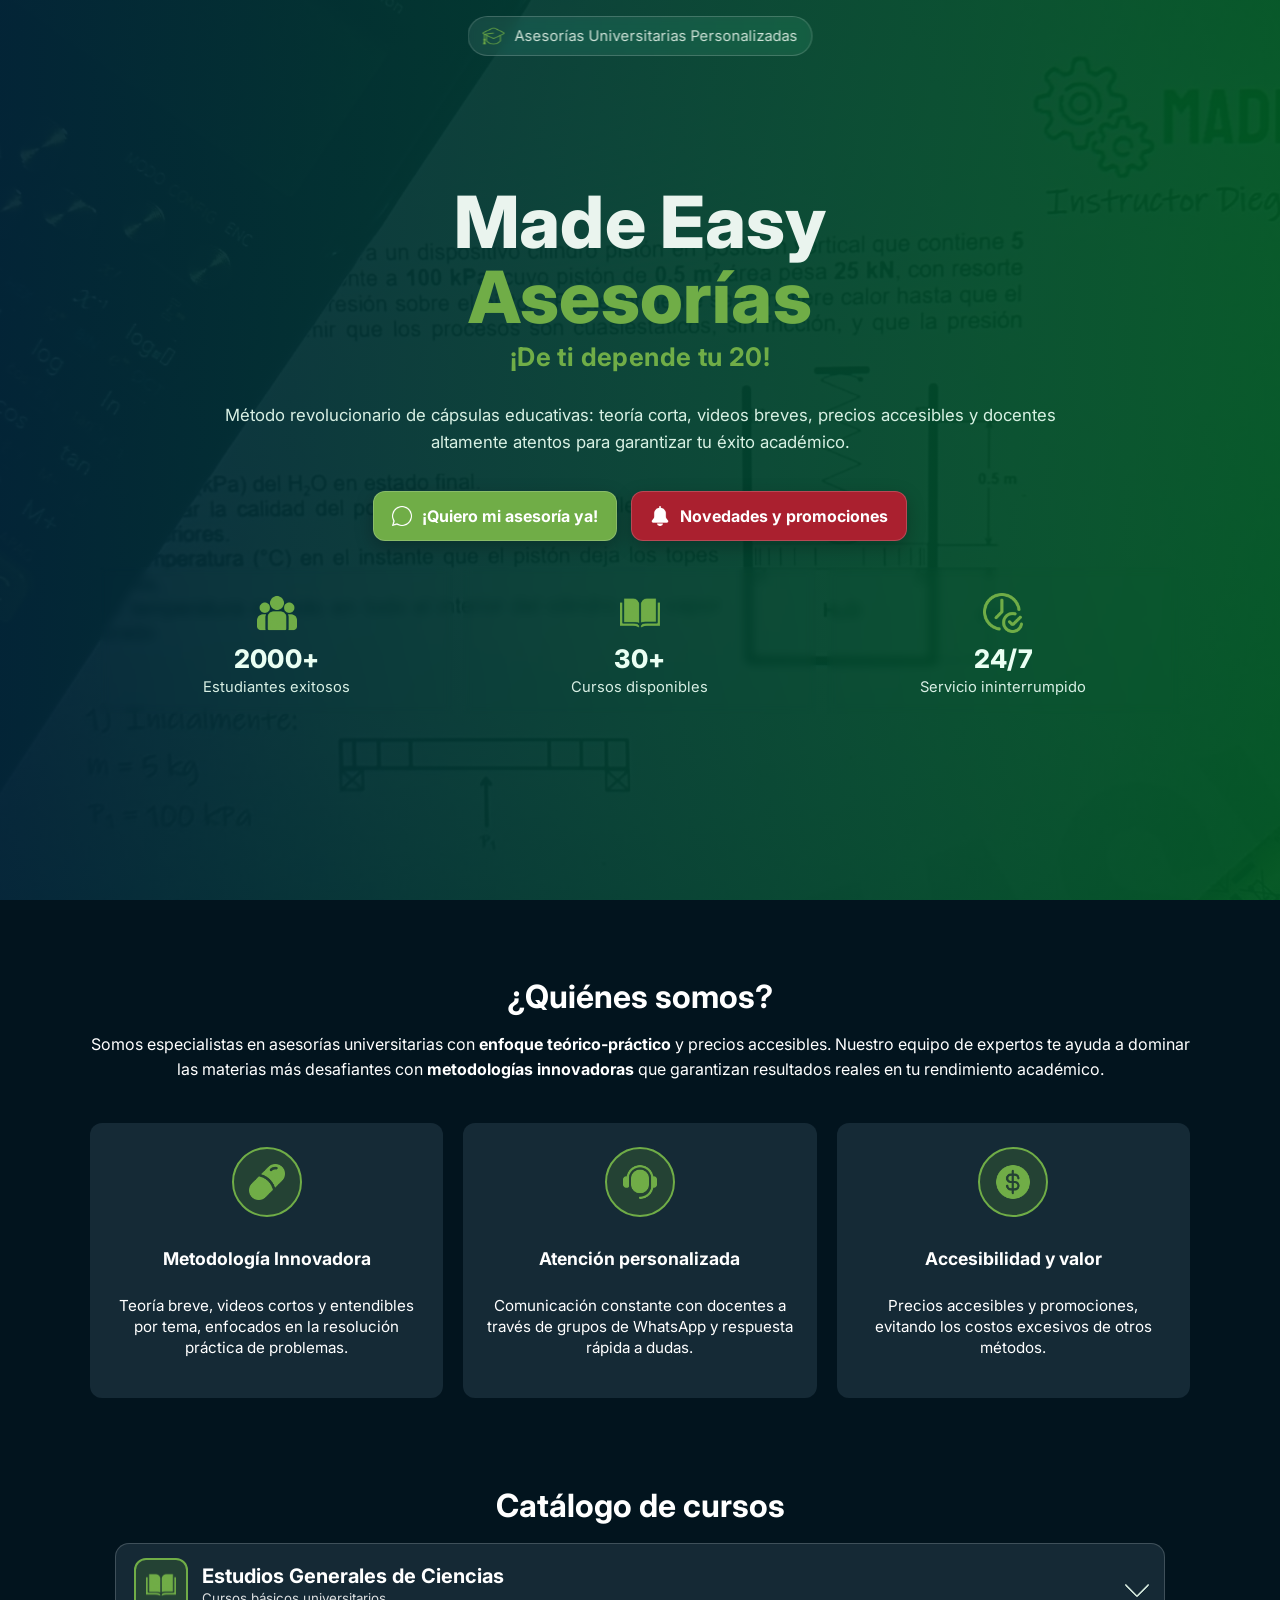
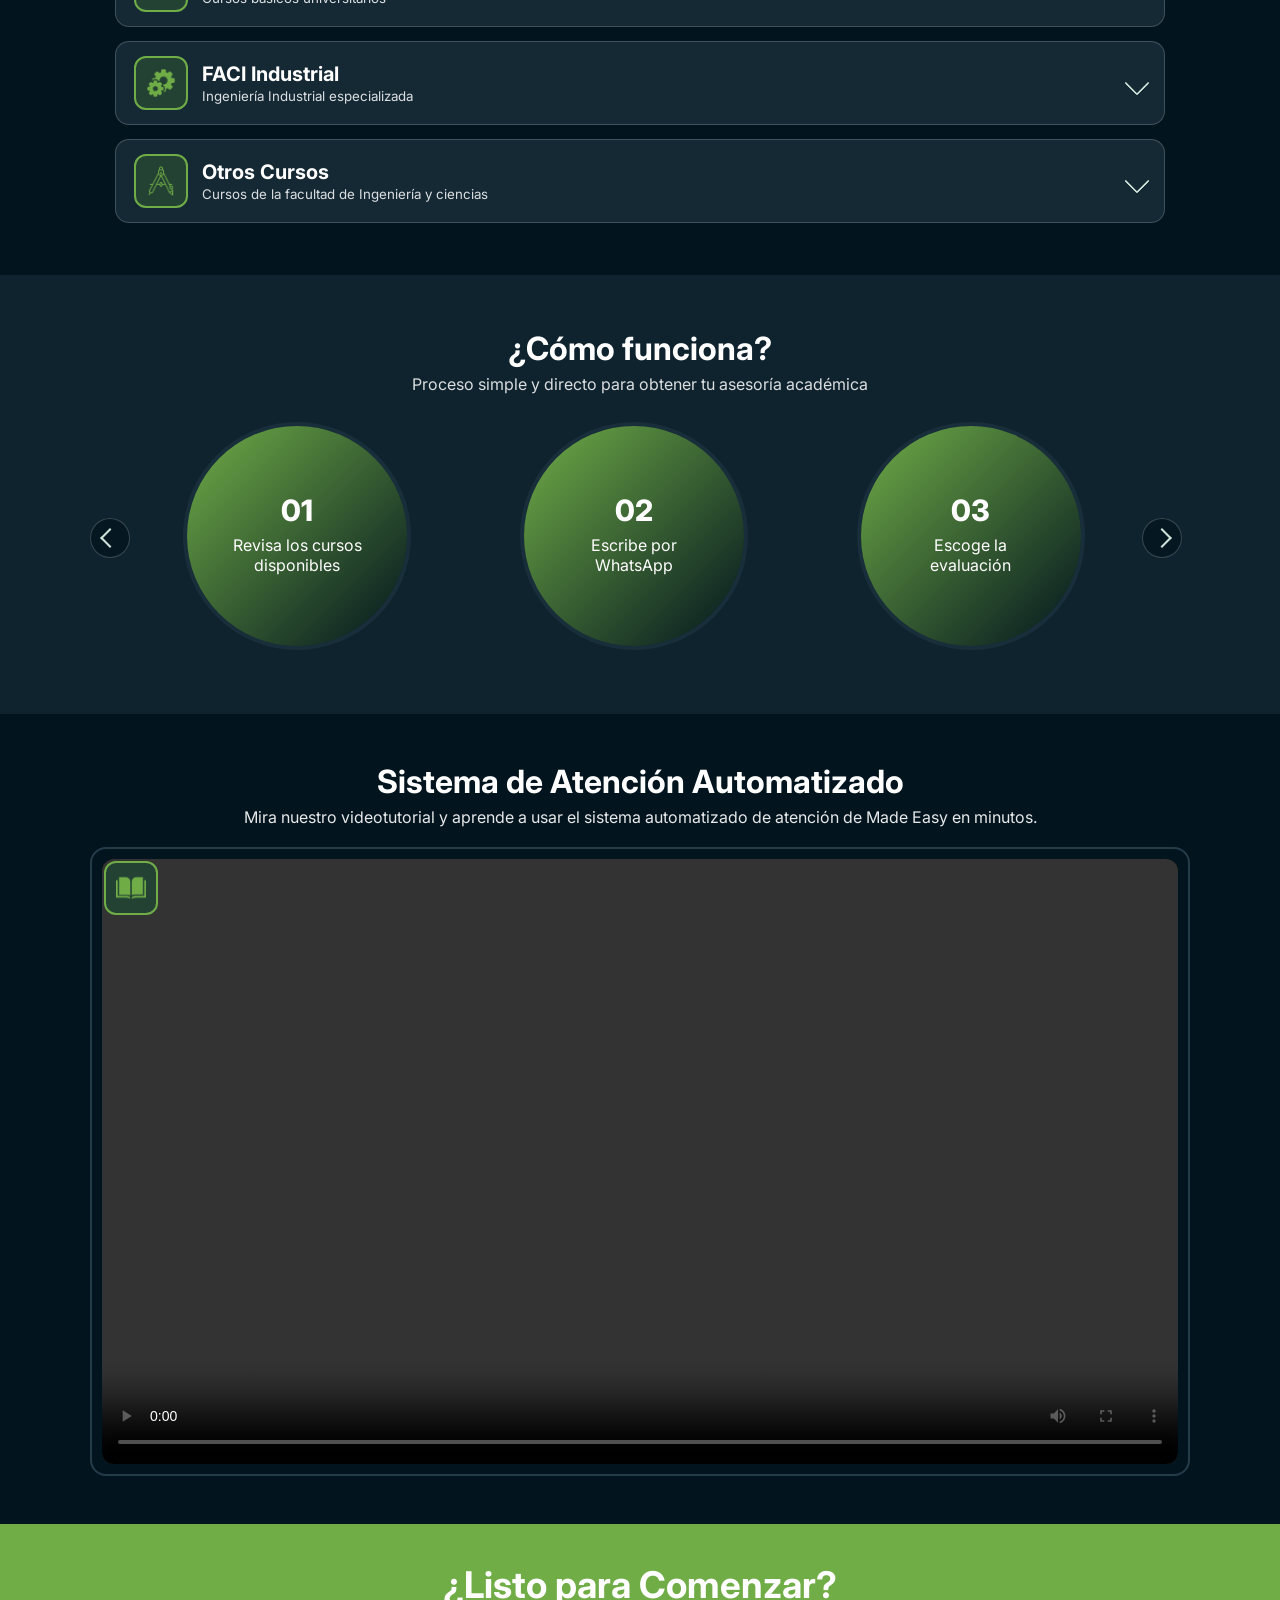
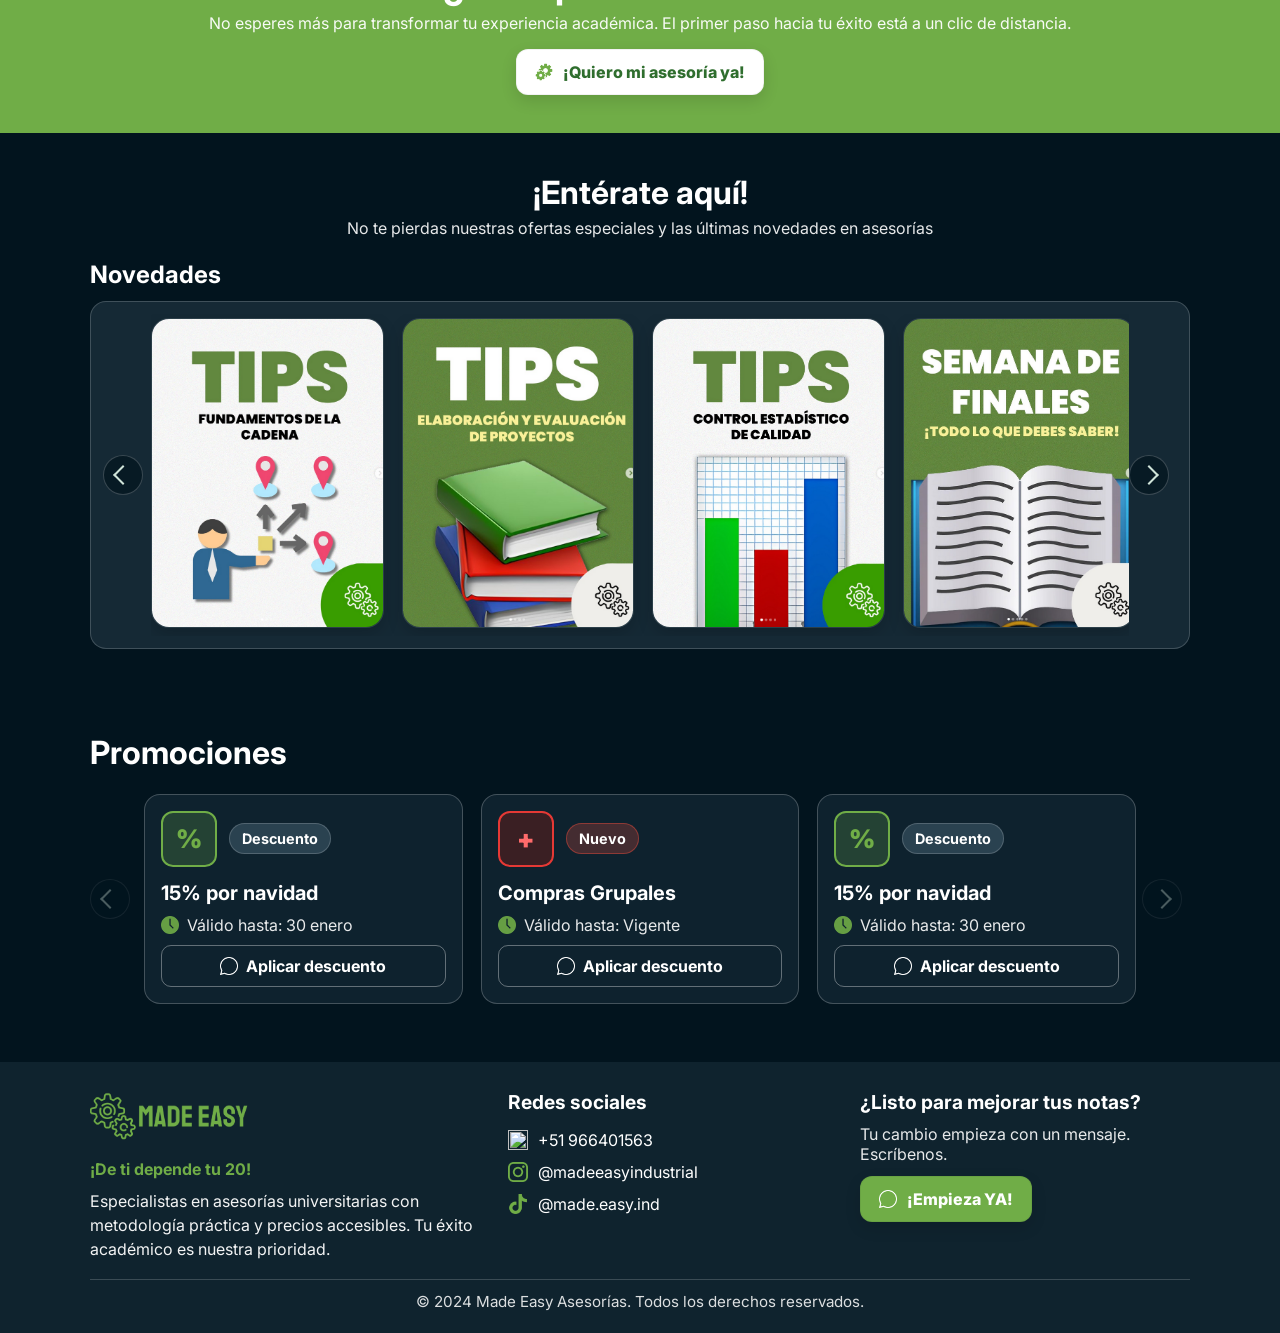
==== index.html @ 4094c85f "Update and rename inicio.html to index.html" ====
<!-- index.html -->
<!DOCTYPE html>
<html lang="es">
<head>
  <meta charset="UTF-8" />
  <meta name="viewport" content="width=device-width, initial-scale=1" />
  <title>Made Easy Asesorías</title>
  <link rel="stylesheet" href="style.css" />
  <link rel="preconnect" href="https://fonts.googleapis.com">
  <link href="https://fonts.googleapis.com/css2?family=Inter:wght@300;400;600;700;800&display=swap" rel="stylesheet">
</head>
<body>
  <div class="hero">
    <!-- Etiqueta superior -->
    <div class="tag">
      <img src="asset/iconos/aprendedo.png" alt="Gorro" />
      <span>Asesorías Universitarias Personalizadas</span>
    </div>

    <!-- Contenido principal -->
    <header class="container">
      <h1 class="title">
        <span>Made Easy</span>
        <strong>Asesorías</strong>
      </h1>

      <p class="claim">¡De ti depende tu 20!</p>

      <p class="lead">
        Método revolucionario de cápsulas educativas: teoría corta, videos breves,
        precios accesibles y docentes altamente atentos para garantizar tu éxito académico.
      </p>

      <div class="cta">
        <a class="btn btn-green" href="https://wa.me/51966401563" target="_blank" rel="noopener">
          <img src="asset/iconos/mensajes.png" alt="" aria-hidden="true" class="btn-icon" />
          <span>¡Quiero mi asesoría ya!</span>
        </a>

        <a class="btn btn-red" href="#news" title="Novedades y promociones">
          <img src="asset/iconos/campana.png" alt="" aria-hidden="true" class="btn-icon" />
          <span>Novedades y promociones</span>
        </a>
      </div>

      <!-- Métricas -->
      <section class="stats">
        <article class="stat">
          <img src="asset/iconos/personas.png" alt="Personas" />
          <h3>2000+</h3>
          <p>Estudiantes exitosos</p>
        </article>

        <article class="stat">
          <img src="asset/iconos/libro.png" alt="Libro" />
          <h3>30+</h3>
          <p>Cursos disponibles</p>
        </article>

        <article class="stat">
          <img src="asset/iconos/acceso.png" alt="Acceso 24/7" />
          <h3>24/7</h3>
          <p>Servicio ininterrumpido</p>
        </article>
      </section>
    </header>

    <!-- Fondo -->
    <div class="bg"></div>
    <div class="overlay"></div>
  </div>
  <!-- ¿Quiénes somos? -->
    <section id="quienes-somos" class="qs">
    <div class="qs__wrap">
        <h2>¿Quiénes somos?</h2>
        <p class="qs__texto">
        Somos especialistas en asesorías universitarias con <strong>enfoque teórico-práctico</strong> y precios accesibles.
        Nuestro equipo de expertos te ayuda a dominar las materias más desafiantes con
        <strong>metodologías innovadoras</strong> que garantizan resultados reales en tu rendimiento académico.
        </p>

        <div class="qs__cards">
        <!-- Cards --->
         <div class="qs__card">
            <div class="qs__icono-wrap">
                <img src="asset/iconos/pildora.png" alt="Metodología innovadora" class="qs__icono" />
            </div>
            <h3>Metodología Innovadora</h3>
            <p>Teoría breve, videos cortos y entendibles por tema, enfocados en la resolución práctica de problemas.</p>
            </div>

            <div class="qs__card">
            <div class="qs__icono-wrap">
                <img src="asset/iconos/atencion.png" alt="Atención personalizada" class="qs__icono" />
            </div>
            <h3>Atención personalizada</h3>
            <p>Comunicación constante con docentes a través de grupos de WhatsApp y respuesta rápida a dudas.</p>
            </div>

            <div class="qs__card">
            <div class="qs__icono-wrap">
                <img src="asset/iconos/dineo.png" alt="Accesibilidad y valor" class="qs__icono" />
            </div>
            <h3>Accesibilidad y valor</h3>
            <p>Precios accesibles y promociones, evitando los costos excesivos de otros métodos.</p>
            </div>

        </div>
  

    </div>
    </section>

    <!-- Catálogo de cursos -->
    <section class="catalogo">
    <div class="catalogo__wrap">
        <h2>Catálogo de cursos</h2>

        <!-- Bloque 1 -->
        <details class="acc">
        <summary class="acc__head">
            <span class="acc__icon">
            <img src="asset/iconos/libro.png" alt="" />
            </span>
            <span class="acc__titles">
            <strong>Estudios Generales de Ciencias</strong>
            <small>Cursos básicos universitarios</small>
            </span>
            <span class="acc__chev" aria-hidden="true"></span>
        </summary>

        <div class="acc__body">
            <!-- Item de curso -->
            <div class="curso">
            <div class="curso__info">
                <span class="curso__title">Cálculo I</span>
                <span class="curso__disp">Disponible: <em class="badge badge--danger">1ra práctica</em></span>
            </div>

            <a class="curso__btn"
                href="https://wa.me/51966401563?text=Hola%20Made%20Easy,%20quiero%20solicitar%20C%C3%A1lculo%20I"
                target="_blank" rel="noopener">
                <img src="asset/iconos/mensajes.png" alt="" />
                <span>Solicitar</span>
            </a>
            </div>
        </div>
        </details>

        <!-- Bloque 2 -->
        <details class="acc">
        <summary class="acc__head">
            <span class="acc__icon">
            <img src="asset/iconos/industrial.png" alt="" />
            </span>
            <span class="acc__titles">
            <strong>FACI Industrial</strong>
            <small>Ingeniería Industrial especializada</small>
            </span>
            <span class="acc__chev" aria-hidden="true"></span>
        </summary>

        <div class="acc__body">
            <div class="curso">
            <div class="curso__info">
                <span class="curso__title">Investigación de Operaciones</span>
                <span class="curso__disp">Disponible: <em class="badge">consultar</em></span>
            </div>
            <a class="curso__btn"
                href="https://wa.me/51966401563?text=Hola%20Made%20Easy,%20quiero%20solicitar%20IO"
                target="_blank" rel="noopener">
                <img src="asset/iconos/mensajes.png" alt="" />
                <span>Solicitar</span>
            </a>
            </div>
        </div>
        </details>

        <!-- Bloque 3 -->
        <details class="acc">
        <summary class="acc__head">
            <span class="acc__icon">
            <img src="asset/iconos/compas.png" alt="" />
            </span>
            <span class="acc__titles">
            <strong>Otros Cursos</strong>
            <small>Cursos de la facultad de Ingeniería y ciencias</small>
            </span>
            <span class="acc__chev" aria-hidden="true"></span>
        </summary>

        <div class="acc__body">
            <div class="curso">
            <div class="curso__info">
                <span class="curso__title">Física I</span>
                <span class="curso__disp">Disponible: <em class="badge">próximamente</em></span>
            </div>
            <a class="curso__btn"
                href="https://wa.me/51966401563?text=Hola%20Made%20Easy,%20quiero%20informaci%C3%B3n%20de%20F%C3%ADsica%20I"
                target="_blank" rel="noopener">
                <img src="asset/iconos/mensajes.png" alt="" />
                <span>Solicitar</span>
            </a>
            </div>
        </div>
        </details>

    </div>
    </section>

    <!-- Cómo funciona -->
   <section class="funciona">
    <div class="funciona__wrap">
        <h2>¿Cómo funciona?</h2>
        <p class="funciona__sub">Proceso simple y directo para obtener tu asesoría académica</p>

        <div class="funciona__carousel">
        <button class="nav nav--prev" aria-label="Anterior" type="button"></button>

        <div class="funciona__grid" id="funcionaGrid">
            <div class="paso">
            <div class="paso__circle">
                <span class="num">01</span>
                <span class="txt">Revisa los cursos disponibles</span>
            </div>
            </div>
            <div class="paso">
            <div class="paso__circle">
                <span class="num">02</span>
                <span class="txt">Escribe por WhatsApp</span>
            </div>
            </div>
            <div class="paso">
            <div class="paso__circle">
                <span class="num">03</span>
                <span class="txt">Escoge la evaluación</span>
            </div>
            </div>
            <div class="paso">
            <div class="paso__circle">
                <span class="num">04</span>
                <span class="txt">Realiza el pago</span>
            </div>
            </div>
            <div class="paso">
            <div class="paso__circle">
                <span class="num">05</span>
                <span class="txt">Accedes de inmediato al material de Google Drive</span>
            </div>
            </div>
            <div class="paso">
            <div class="paso__circle">
                <span class="num">06</span>
                <span class="txt">¡Alcanza el éxito!</span>
            </div>
            </div>
        </div>

        <button class="nav nav--next" aria-label="Siguiente" type="button"></button>
        </div>
    </div>
    </section>

    <!-- Sistema de Atención Automatizado -->
    <section class="sistema">
    <div class="sistema__wrap">
        <h2>Sistema de Atención Automatizado</h2>
        <p class="sistema__sub">
        Mira nuestro videotutorial y aprende a usar el sistema automatizado de atención de Made Easy en minutos.
        </p>

        <div class="videoBox">
        <!-- Etiqueta (icono libro) -->
        <span class="videoTag">
            <img src="asset/iconos/libro.png" alt="Libro" />
        </span>

        <!-- Video -->
        <div class="videoInner">
            <video controls>
                <source src="asset/video/video.mp4" type="video/mp4">
                Tu navegador no soporta la reproducción de video.
            </video>
        </div>

        </div>
    </div>
    </section>

    <!-- CTA final -->
    <section class="cta-start">
    <div class="cta-start__wrap">
        <h2>¿Listo para Comenzar?</h2>
        <p>No esperes más para transformar tu experiencia académica. El primer paso hacia tu éxito está a un clic de distancia.</p>

        <a class="cta-start__btn"
        href="https://wa.me/51966401563?text=Hola%20Made%20Easy,%20quiero%20mi%20asesor%C3%ADa"
        target="_blank" rel="noopener">
        <img src="asset/iconos/industrial.png" alt="" aria-hidden="true" />
        <span>¡Quiero mi asesoría ya!</span>
        </a>
    </div>
    </section>

    <!-- Novedades -->
    <section class="news" id="news">
    <div class="news__wrap">
        <h2>¡Entérate aquí!</h2>
        <p class="news__sub">No te pierdas nuestras ofertas especiales y las últimas novedades en asesorías</p>

        <h3 class="news__title">Novedades</h3>

        <div class="news__panel">
        <button class="news__nav news__nav--prev" aria-label="Anterior" type="button"></button>

        <div class="news__track" id="newsTrack">
            <a class="post" href="https://www.instagram.com/p/DMEh8_7syqv/?utm_source=ig_web_copy_link&igsh=MzRlODBiNWFlZA==" target="_blank" rel="noopener">
            <img src="asset/ejemplo/ejemplo1.png" alt="Novedad 1" />
            </a>
            <a class="post" href="https://www.instagram.com/p/DL8wj7dMSeR/?utm_source=ig_web_copy_link&igsh=MzRlODBiNWFlZA==" target="_blank" rel="noopener">
            <img src="asset/ejemplo/ejemplo2.png" alt="Novedad 2" />
            </a>
            <a class="post" href="https://www.instagram.com/p/DL8wRQDMRhA/?utm_source=ig_web_copy_link&igsh=MzRlODBiNWFlZA==" target="_blank" rel="noopener">
            <img src="asset/ejemplo/ejemplo3.png" alt="Novedad 3" />
            </a>
            <a class="post" href="https://www.instagram.com/p/DL0BCm0spta/?utm_source=ig_web_copy_link&igsh=MzRlODBiNWFlZA==" target="_blank" rel="noopener">
            <img src="asset/ejemplo/ejemplo4.png" alt="Novedad 4" />
            </a>
            <a class="post" href="https://www.instagram.com/p/DMEh8_7syqv/?utm_source=ig_web_copy_link&igsh=MzRlODBiNWFlZA==" target="_blank" rel="noopener">
            <img src="asset/ejemplo/ejemplo1.png" alt="Novedad 1" />
            </a>
            <a class="post" href="https://www.instagram.com/p/DL8wj7dMSeR/?utm_source=ig_web_copy_link&igsh=MzRlODBiNWFlZA==" target="_blank" rel="noopener">
            <img src="asset/ejemplo/ejemplo2.png" alt="Novedad 2" />
            </a>
            <a class="post" href="https://www.instagram.com/p/DL8wRQDMRhA/?utm_source=ig_web_copy_link&igsh=MzRlODBiNWFlZA==" target="_blank" rel="noopener">
            <img src="asset/ejemplo/ejemplo3.png" alt="Novedad 3" />
            </a>
            <a class="post" href="https://www.instagram.com/p/DL0BCm0spta/?utm_source=ig_web_copy_link&igsh=MzRlODBiNWFlZA==" target="_blank" rel="noopener">
            <img src="asset/ejemplo/ejemplo4.png" alt="Novedad 4" />
            </a>
        </div>

        <button class="news__nav news__nav--next" aria-label="Siguiente" type="button"></button>
        </div>
    </div>
    </section>

    <!-- Promociones -->
    <section class="promos">
    <div class="promos__wrap">
        <h2>Promociones</h2>

        <div class="promos__panel">
        <button class="promos__nav promos__nav--prev" aria-label="Anterior" type="button"></button>

        <div class="promos__track" id="promoTrack">
            <!-- Card 1 -->
            <article class="promo is-discount">
            <div class="promo__top">
                <div class="promo__glyph">%</div>
                <span class="promo__pill">Descuento</span>
            </div>

            <h4 class="promo__title">15% por navidad</h4>

            <div class="promo__meta">
                <img src="asset/iconos/reloj.png" alt="" />
                <span>Válido hasta: 30 enero</span>
            </div>

            <a class="promo__btn"
                href="https://wa.me/51966401563?text=Hola%20Made%20Easy,%20quiero%20aplicar%20la%20promoci%C3%B3n%20Navidad"
                target="_blank" rel="noopener">
                <img src="asset/iconos/mensajes.png" alt="" />
                <span>Aplicar descuento</span>
            </a>
            </article>

            <!-- Card 2 -->
            <article class="promo is-new">
            <div class="promo__top">
                <div class="promo__glyph">+</div>
                <span class="promo__pill">Nuevo</span>
            </div>

            <h4 class="promo__title">Compras Grupales</h4>

            <div class="promo__meta">
                <img src="asset/iconos/reloj.png" alt="" />
                <span>Válido hasta: Vigente</span>
            </div>

            <a class="promo__btn"
                href="https://wa.me/51966401563?text=Hola%20Made%20Easy,%20quiero%20info%20de%20Compras%20Grupales"
                target="_blank" rel="noopener">
                <img src="asset/iconos/mensajes.png" alt="" />
                <span>Aplicar descuento</span>
            </a>
            </article>

            <!-- Card 3 -->
            <article class="promo is-discount">
            <div class="promo__top">
                <div class="promo__glyph">%</div>
                <span class="promo__pill">Descuento</span>
            </div>

            <h4 class="promo__title">15% por navidad</h4>

            <div class="promo__meta">
                <img src="asset/iconos/reloj.png" alt="" />
                <span>Válido hasta: 30 enero</span>
            </div>

            <a class="promo__btn"
                href="https://wa.me/51966401563?text=Hola%20Made%20Easy,%20quiero%20aplicar%20la%20promoci%C3%B3n%20Navidad"
                target="_blank" rel="noopener">
                <img src="asset/iconos/mensajes.png" alt="" />
                <span>Aplicar descuento</span>
            </a>
            </article>
        </div>

        <button class="promos__nav promos__nav--next" aria-label="Siguiente" type="button"></button>
        </div>
    </div>
    </section>

    <!-- Footer -->
    <footer class="site-footer">
    <div class="footer__wrap">
        <!-- Col 1: Marca -->
        <div class="footer__col">
        <img class="footer__logo" src="asset/logo/logoME.png" alt="Made Easy" />
        <p class="footer__tag">¡De ti depende tu 20!</p>
        <p class="footer__desc">Especialistas en asesorías universitarias con metodología práctica y precios accesibles.
            Tu éxito académico es nuestra prioridad.
        </p>
        </div>

        <!-- Col 2: Redes -->
        <div class="footer__col">
        <h3 class="footer__title">Redes sociales</h3>
        <a class="social" href="https://wa.me/51966401563" target="_blank" rel="noopener">
            <img src="asset/redes/whatsapp.png" alt="" />
            <span>+51 966401563</span>
        </a>
        <a class="social" href="https://www.instagram.com/madeeasyindustrial" target="_blank" rel="noopener">
            <img src="asset/redes/instagram.png" alt="" />
            <span>@madeeasyindustrial</span>
        </a>
        <a class="social" href="https://www.tiktok.com/@made.easy.ind" target="_blank" rel="noopener">
            <img src="asset/redes/tiktok.png" alt="" />
            <span>@made.easy.ind</span>
        </a>
        </div>

        <!-- Col 3: CTA -->
        <div class="footer__col footer__cta">
        <h3 class="footer__title">¿Listo para mejorar tus notas?</h3>
        <p class="footer__hint">Tu cambio empieza con un mensaje. Escríbenos.</p>
        <a class="cta-btn" href="https://wa.me/51966401563?text=Hola%20Made%20Easy,%20quiero%20empezar"
            target="_blank" rel="noopener">
            <img src="asset/iconos/mensajes.png" alt="" />
            <span>¡Empieza YA!</span>
        </a>
        </div>
    </div>

    <hr class="footer__line" />
    <div class="footer__legal">© 2024 Made Easy Asesorías. Todos los derechos reservados.</div>
    </footer>


<!--script pasos-->

    <script>
    (function(){
        const track = document.getElementById('promoTrack');
        const prev  = document.querySelector('.promos__nav--prev');
        const next  = document.querySelector('.promos__nav--next');

        function stepWidth(){
        const card = track.querySelector('.promo');
        const gap  = parseFloat(getComputedStyle(track).gap) || 0;
        return (card ? card.getBoundingClientRect().width : 0) + gap;
        }
        function updateBtns(){
        const max = track.scrollWidth - track.clientWidth - 1;
        prev.disabled = track.scrollLeft <= 0;
        next.disabled = track.scrollLeft >= max;
        }
        function scrollByDir(dir){
        track.scrollBy({ left: dir * stepWidth(), behavior: 'smooth' });
        setTimeout(updateBtns, 300);
        }

        prev.addEventListener('click', () => scrollByDir(-1));
        next.addEventListener('click', () => scrollByDir(1));
        track.addEventListener('scroll', updateBtns, { passive:true });
        window.addEventListener('resize', updateBtns);
        updateBtns();
    })();
    </script>

    <script>
    (function(){
        const track = document.getElementById('funcionaGrid');
        const prev  = document.querySelector('.nav--prev');
        const next  = document.querySelector('.nav--next');

        function stepWidth(){
        const card = track.querySelector('.paso');
        const gap  = parseFloat(getComputedStyle(track).gap) || 0;
        return (card ? card.getBoundingClientRect().width : 0) + gap;
        }

        function updateBtns(){
        const max = track.scrollWidth - track.clientWidth - 1;
        prev.disabled = track.scrollLeft <= 0;
        next.disabled = track.scrollLeft >= max;
        }

        function scrollByDir(dir){
        track.scrollBy({ left: dir * stepWidth(), behavior: 'smooth' });
        // actualizar después del scroll
        setTimeout(updateBtns, 300);
        }

        prev.addEventListener('click', () => scrollByDir(-1));
        next.addEventListener('click', () => scrollByDir(1));
        track.addEventListener('scroll', updateBtns, { passive: true });
        window.addEventListener('resize', updateBtns);

        updateBtns(); // estado inicial
    })();
    </script>

    <!--script novedades-->
    <script>
    (function(){
        const track = document.getElementById('newsTrack');
        const prev  = document.querySelector('.news__nav--prev');
        const next  = document.querySelector('.news__nav--next');

        function stepWidth(){
        const card = track.querySelector('.post');
        const gap  = parseFloat(getComputedStyle(track).gap) || 0;
        return (card ? card.getBoundingClientRect().width : 0) + gap;
        }
        function updateBtns(){
        const max = track.scrollWidth - track.clientWidth - 1;
        prev.disabled = track.scrollLeft <= 0;
        next.disabled = track.scrollLeft >= max;
        }
        function scrollByDir(dir){
        track.scrollBy({ left: dir * stepWidth(), behavior: 'smooth' });
        setTimeout(updateBtns, 300);
        }
        prev.addEventListener('click', () => scrollByDir(-1));
        next.addEventListener('click', () => scrollByDir(1));
        track.addEventListener('scroll', updateBtns, { passive:true });
        window.addEventListener('resize', updateBtns);
        updateBtns();
    })();
    </script>


</body>
</html>
---- style.css ----
body{
    background-color: #02141E;
}
/* styles.css */
:root{
  --green-1:#2bb673;
  --green-2:#1f6d4b;
  --red-1:#e53935;
  --ink:#0d1b1e;
  --text:#eaf4ee;
  --muted:#cfe3d8;
}

*{box-sizing:border-box}
html,body{height:100%}
body{
  margin:0;
  font-family:'Inter',system-ui,-apple-system,Segoe UI,Roboto,Arial,Helvetica,sans-serif;
  color:var(--text);
}

.hero{
  position:relative;
  min-height:100vh;
  display:grid;
  place-items:center;
  padding:32px 16px 56px;
  overflow:hidden;
}

/* Fondo con imagen */
.bg{
  position:absolute; inset:0;
  background:url("asset/fondo/MEfondo.jpg") center/cover no-repeat;
  z-index:-2;
}

/* Overlay con gradiente lineal */
.overlay{
  position:absolute; inset:0;
  background:linear-gradient(90deg, #032639, #015624);
  opacity:0.95;
  z-index:-1;
}

/* Etiqueta superior */
.tag{
  position:absolute;
  top:16px; left:50%;
  transform:translateX(-50%);
  display:flex; align-items:center; gap:10px;
  padding:8px 14px;
  border-radius:999px;
  background:rgba(255,255,255,.08);
  backdrop-filter:saturate(140%) blur(6px);
  border:1px solid rgba(255,255,255,.18);
  font-size:.92rem; color:var(--muted);
}
.tag img{width:22px;height:22px;object-fit:contain}

/* Contenedor */
.container{
  width:min(1080px, 92vw);
  text-align:center;
}

/* Títulos */
.title{
  margin:22px 0 6px;
  line-height:1.05;
  font-weight:800;
  font-size:clamp(2.2rem, 5vw + .5rem, 5rem);
  letter-spacing:.2px;
}
.title strong{
  display:block;
  color:#70AD47;
  font-weight:800;
}
.claim{
  margin:2px 0 16px;
  font-weight:700;
  color:#70AD47;
  letter-spacing:.4px;
  font-size:clamp(1.05rem, 1.4vw + .6rem, 1.6rem);
}

/* Texto principal */
.lead{
  margin:0 auto 22px;
  width:min(900px, 90%);
  color:#e9fff2;
  opacity:.92;
  line-height:1.6;
  font-size:clamp(.98rem, .5vw + .85rem, 1.05rem);
  padding:14px 16px;
}

/* Botones */
.cta{
  display:flex; gap:14px;
  justify-content:center;
  flex-wrap:wrap;
  margin:10px 0 26px;
}
.btn{
  display:inline-flex; align-items:center; gap:10px;
  padding:14px 18px;
  border-radius:12px;
  text-decoration:none; color:white;
  font-weight:700;
  border:1px solid rgba(255,255,255,.18);
  box-shadow:0 6px 18px rgba(0,0,0,.25);
  transition:transform .08s ease, filter .2s ease, box-shadow .2s ease;
}
.btn:hover{ transform:translateY(-2px); filter:saturate(115%); box-shadow:0 10px 24px rgba(0,0,0,.35); }
.btn:active{ transform:translateY(0); }

.btn-green{ background:#70AD47;}
.btn-red{ background: #AA202F; }  

.btn-icon{ width:20px; height:20px; object-fit:contain; filter:brightness(0) invert(1); }

/* Stats */
.stats{
  display:grid;
  grid-template-columns:repeat(3, minmax(0, 1fr));
  gap:10px;
  margin-top:15px;
}
.stat{
  padding:26px 14px 18px;
  display:grid; place-items:center;
  backdrop-filter:blur(4px);
}
.stat img{ width:40px; height:40px; object-fit:contain; margin-bottom:10px; }
.stat h3{
  margin:0; font-size:1.6rem; letter-spacing:.4px;
  color:#eafff3; font-weight:800;
}
.stat p{
  margin:4px 0 0; color:#d8efe4; font-size:.92rem;
}

/* Sección ¿Quiénes somos? */
.qs {
  background-color: #02141E;
  color: #ffffff;
  padding: 50px 20px;
}

.qs__wrap {
  max-width: 1100px;
  margin: 0 auto;
  text-align: center;
}

.qs h2 {
  font-size: 2rem;
  margin-bottom: 16px;
}

.qs__texto {
  font-size: 1rem;
  line-height: 1.6;
  margin-bottom: 40px;
}

.qs__texto strong {
  color: #ffffff; /* Verde */
}

.qs__cards {
  display: grid;
  grid-template-columns: repeat(auto-fit, minmax(260px, 1fr));
  gap: 20px;
}

.qs__card {
  background-color: rgba(66, 93, 110, 0.3); /* Azul 30% */
  border-radius: 12px;
  padding: 24px 20px;
  display: flex;
  flex-direction: column;
  align-items: center;
}

.qs__icono {
  width: 36px;
  height: 36px;
  object-fit: contain;
}


.qs__card h3 {
  font-size: 1.1rem;
  margin-bottom: 10px;
  color: #ffffff;
}

.qs__card p {
  font-size: 0.95rem;
  line-height: 1.4;
  color: #ffffff;
}
.qs__icono-wrap {
  width: 70px;
  height: 70px;
  background-color: #244234; /* verde oscuro similar a la imagen */
  border: 2px solid #70AD47; /* verde claro */
  border-radius: 50%;
  display: flex;
  align-items: center;
  justify-content: center;
  margin-bottom: 14px;
}
/* ===== Catálogo ===== */
.catalogo{background:#02141E;color:#fff;padding:38px 16px}
.catalogo__wrap{max-width:1050px;margin:0 auto}
.catalogo h2{text-align:center;font-size:2rem;margin:0 0 18px}

/* Acordeón */
.acc{
  background:rgba(66,93,110,.30);      /* azul 30% */
  border:1.5px solid rgba(255,255,255,.18);
  border-radius:14px;
  margin:14px 0;
  overflow:hidden;
}
.acc[open]{box-shadow:0 0 0 1px rgba(112,173,71,.35) inset}
.acc__head{
  list-style:none;
  display:flex;align-items:center;gap:14px;
  padding:14px 18px;
  cursor:pointer;
}
.acc__head::-webkit-details-marker{display:none}
.acc__icon{
  width:54px;height:54px;border-radius:12px;
  display:grid;place-items:center;
  background:#244234;                  /* verde oscuro */
  border:2px solid #70AD47;            /* borde verde */
  flex:0 0 54px;
}
.acc__icon img{width:30px;height:30px;object-fit:contain;filter:none}
.acc__titles{display:flex;flex-direction:column;gap:2px}
.acc__titles strong{font-size:1.25rem}
.acc__titles small{opacity:.85}

/* Chevron */
.acc__chev{
  margin-left:auto;
  width:18px;height:18px;position:relative;
}

.acc__chev::before{
  content:"";
  position:absolute;inset:0;
  border-right:2px solid #cfe3d8;
  border-bottom:2px solid #cfe3d8;
  border-radius:2px;
  transform: rotate(45deg);             /* ▼ */
  transition: transform .2s ease;
}

.acc[open] .acc__chev::before{
  transform: rotate(-135deg);           /* ▲ */
}


/* Cuerpo */
.acc__body{padding:14px 18px 18px;border-top:1px solid rgba(255,255,255,.12)}

/* Item curso */
.curso{
  display:flex;align-items:center;gap:14px;
  background:rgba(2,20,30,.35);
  border:1.5px solid rgba(255,255,255,.18);
  border-radius:12px;
  padding:14px;
}
.curso + .curso{margin-top:12px}
.curso__info{display:flex;flex-direction:column;gap:6px}
.curso__title{font-weight:700}
.curso__disp{font-size:.92rem;opacity:.9}
.badge{
  font-style:normal;
  background:rgba(255,255,255,.15);
  border:1px solid rgba(255,255,255,.25);
  padding:2px 8px;border-radius:999px;font-size:.78rem
}
.badge--danger{background:#b71c1c;color:#fff;border-color:#b71c1c}

/* Botón solicitar */
.curso__btn{
  margin-left:auto;
  display:inline-flex;align-items:center;gap:8px;
  padding:10px 14px;border-radius:10px;
  text-decoration:none;color:#fff;font-weight:300;
  background:#02141E;
  border:1px solid #ffffff;
}
.curso__btn img{width:18px;height:18px;object-fit:contain;filter:brightness(0) invert(1)}
.curso__btn:hover{transform:translateY(-1px)}
.curso__btn:active{transform:translateY(0)}

/* Sección Cómo funciona */
.funciona{ background:#425d6e34; color:#fff; padding:54px 20px; }
.funciona__wrap{ max-width:1100px; margin:0 auto; text-align:center; }
.funciona h2{ font-size:2rem; margin:0 0 6px; }
.funciona__sub{ opacity:.85; margin:0 0 22px; }

/* --- Carrusel con flechas --- */
.funciona__carousel{
  position:relative;
  display:grid;
  grid-template-columns: 48px 1fr 48px;
  align-items:center;
}

/* Pista horizontal: muestra 3 a la vez */
.funciona__grid{
  --gap: 18px;
  display:flex;
  gap:var(--gap);
  overflow-x:auto;
  padding:10px 6px 14px;
  scroll-snap-type:x mandatory;
  -webkit-overflow-scrolling:touch;
  overscroll-behavior-x:contain;
  scrollbar-width:none;               /* Oculta barra en Firefox */
}
.funciona__grid::-webkit-scrollbar{ display:none; } /* Oculta barra en WebKit */

.paso{
  flex:0 0 calc((100% - (var(--gap) * 2)) / 3); /* 3 visibles */
  display:flex; justify-content:center;
  scroll-snap-align:start;
}

/* Flechas */
.nav{
  width:40px; height:40px; border-radius:999px;
  background:rgba(2,20,30,.7);
  border:1px solid rgba(255,255,255,.2);
  display:grid; place-items:center;
  cursor:pointer;
  transition:transform .15s ease, opacity .2s ease;
}
.nav::before{
  content:""; width:12px; height:12px; display:block;
  border-right:2px solid #cfe3d8; border-bottom:2px solid #cfe3d8;
  transform:rotate(-45deg);            
}
.nav--prev::before{ transform:rotate(135deg); } /* ← */
.nav:hover{ transform:scale(1.05); }
.nav:disabled{ opacity:.35; pointer-events:none; }

/* Círculos grandes con texto dentro */
.paso__circle{
  --size: clamp(180px, 22vw, 220px);
  width:var(--size); height:var(--size);
  border-radius:50%;
  background:linear-gradient(135deg,#70AD47,#02141E);
  display:flex; flex-direction:column; align-items:center; justify-content:center;
  text-align:center; padding:20px; gap:10px;
  box-shadow:0 0 0 4px rgba(66,93,110,.20);
}
.paso__circle .num{ font-weight:800; font-size:clamp(1.4rem, 2.3vw, 2rem); line-height:1; }
.paso__circle .txt{ font-size:clamp(.9rem, .9vw + .6rem, 1rem); line-height:1.25; max-width:85%; }

/* Sección video */
.sistema{
  background:#02141E; color:#fff;
  padding:48px 16px;
}
.sistema__wrap{max-width:1100px;margin:0 auto;text-align:center}
.sistema h2{font-size:2rem;margin:0 0 6px}
.sistema__sub{opacity:.9;margin:0 0 20px}

/* Caja del video: SOLO borde azul, sin fondo */
.videoBox{
  position:relative;
  border:2px solid rgba(66,93,110,.55);   
  border-radius:16px;
  padding:10px;
  background:transparent;
}

/* Etiqueta con icono de libro */
.videoTag{
  position:absolute; top:12px; left:12px;
  width:54px; height:54px;
  display:flex; align-items:center; justify-content:center;
  background:#244234;                     /* verde oscuro */
  border:2px solid #70AD47;               /* borde verde */
  border-radius:12px;
  z-index:2;
}
.videoTag img{ width:30px; height:30px; object-fit:contain }

/* Contenedor responsivo */
.videoInner {
  position: relative;
  aspect-ratio: 16 / 9;
  width: 100%;
  border-radius: 12px;
  overflow: hidden;
  background: #000; /* opcional, para fondo negro */
}

/* Video en modo responsivo */
.videoInner video {
  position: absolute;
  top: 0;
  left: 0;
  width: 100%;
  height: 100%;
  object-fit: cover; /* llena todo sin deformar, pero puede recortar */
  border: 0;
  display: block;
}


/* Ajuste fino en móviles */
@media (max-width:520px){
  .videoTag{ width:46px; height:46px; }
  .videoTag img{ width:26px; height:26px; }
}

/* CTA final */
.cta-start{
  background:#70AD47;           /* verde principal */
  color:#fff;
  text-align:center;
  padding:38px 16px;
}
.cta-start__wrap{max-width:1000px; margin:0 auto}
.cta-start h2{
  font-size:clamp(1.6rem, 3.2vw, 2.3rem);
  margin:0 0 6px;
}
.cta-start p{
  margin:0 0 16px;
  opacity:.95;
}

/* Botón con icono */
.cta-start__btn{
  display:inline-flex;
  align-items:center;
  gap:10px;
  padding:12px 18px;
  background:#ffffff;           /* botón blanco como en el diseño */
  color:#2f6e2e;                /* texto verde oscuro para contraste */
  text-decoration:none;
  font-weight:800;
  border-radius:12px;
  box-shadow:0 6px 16px rgba(0,0,0,.12);
  border:1px solid rgba(0,0,0,.05);
  transition:transform .12s ease, box-shadow .2s ease;
}
.cta-start__btn:hover{
  transform:translateY(-1px);
  box-shadow:0 10px 22px rgba(0,0,0,.18);
}
.cta-start__btn:active{ transform:translateY(0) }
.cta-start__btn:focus-visible{
  outline:2px solid #2f6e2e; outline-offset:3px;
}

.cta-start__btn img{
  width:18px; height:18px; object-fit:contain;
}

/* ===== Novedades (scroll horizontal con flechas) ===== */
.news{ background:#02141E; color:#fff; padding:40px 16px 54px; }
.news__wrap{ max-width:1100px; margin:0 auto; }
.news h2{ text-align:center; font-size:2rem; margin:0 0 6px; }
.news__sub{ text-align:center; opacity:.9; margin:0 0 22px; }
.news__title{ font-size:1.5rem; margin:0 0 12px; }

.news__panel{
  background:rgba(66,93,110,.30);               /* #425D6E 30% */
  border:1.5px solid rgba(255,255,255,.18);
  border-radius:16px;
  padding:12px 12px;
  display:grid;
  grid-template-columns:48px 1fr 48px;
  align-items:center;
}

.news__track{
  --gap:18px;
  display:flex; gap:var(--gap);
  overflow-x:auto; padding:4px 6px 8px;
  scroll-snap-type:x mandatory;
  -webkit-overflow-scrolling:touch;
  overscroll-behavior-x:contain;
  scrollbar-width:none;
}
.news__track::-webkit-scrollbar{ display:none; }

.post{
  flex: 0 0 calc(((100% - (var(--gap) * 2)) / 3) * 0.75);
  display:block; border-radius:18px; 
  position: relative;
  overflow:hidden;
  background:#0e2430;
  border:1px solid rgba(255,255,255,.12);
  box-shadow:0 6px 16px rgba(0,0,0,.16);
  scroll-snap-align:start;
  aspect-ratio:3/4;
  isolation: isolate;                            
}

/* overlay verde al 10% */
.post::after{
  content: "";
  position: absolute;
  inset: 0;
  background: rgba(112, 173, 71, 0.40);
  opacity: 0;
  transition: opacity .2s ease;
  pointer-events: none;
}
.post:hover::after,
.post:focus-visible::after{
  opacity: 1;
}

.post img{ width:100%; height:100%; object-fit:cover; display:block; }

/* Flechas */
.news__nav{
  width:40px; height:40px; border-radius:999px;
  background:rgba(2,20,30,.7);
  border:1px solid rgba(255,255,255,.2);
  display:grid; place-items:center; cursor:pointer;
  transition:transform .15s ease, opacity .2s ease;
}
.news__nav::before{
  content:""; width:12px; height:12px; display:block;
  border-right:2px solid #cfe3d8; border-bottom:2px solid #cfe3d8;
  transform:rotate(315deg);                       /* → */
}
.news__nav--prev::before{ transform:rotate(135deg); } /* ← */
.news__nav:hover{ transform:scale(1.05); }
.news__nav:disabled{ opacity:.35; pointer-events:none; }

/* ===== Promociones ===== */
.promos{ background:#02141E; color:#fff; padding:30px 16px 50px; }
.promos__wrap{ max-width:1100px; margin:0 auto; }
.promos h2{ font-size:2rem; margin:0 0 14px; }

/* Panel con flechas */
.promos__panel{
  display:grid; grid-template-columns:48px 1fr 48px; align-items:center;
  background:transparent;
}

/* Pista horizontal (3 visibles) */
.promos__track{
  --gap:18px;
  display:flex; gap:var(--gap);
  overflow-x:auto; padding:8px 6px 8px;
  scroll-snap-type:x mandatory;
  -webkit-overflow-scrolling:touch;
  overscroll-behavior-x:contain;
  scrollbar-width:none;
}
.promos__track::-webkit-scrollbar{ display:none; }

.promo{
  flex:0 0 calc((100% - (var(--gap) * 2)) / 3);
  display:flex; flex-direction:column; gap:10px;
  background:rgba(66,93,110,.20);                /* #425D6E 20% */
  border:1.5px solid rgba(255,255,255,.22);
  border-radius:16px; padding:16px;
  scroll-snap-align:start;
}

/* Header (glifo + pill) */
.promo__top{ display:flex; align-items:center; gap:12px; }
.promo__glyph{
  width:56px; height:56px; border-radius:12px;
  display:grid; place-items:center;
  font-weight:900; font-size:1.6rem; line-height:1;
  background:#244234;                     /* verde oscuro */
  border:2px solid #70AD47;               /* borde verde */
  color:#70AD47;
}
.promo.is-new .promo__glyph{
  background:#3a1f23; border-color:#e53935; color:#ff6b6b; /* rojo para "nuevo" */
}

.promo__pill{
  padding:6px 12px; border-radius:999px;
  background:rgba(66,93,110,.55);
  border:1px solid rgba(255,255,255,.18);
  font-weight:700; font-size:.9rem;
}
.promo.is-new .promo__pill{
  background:rgba(231,76,60,.25);
  border-color:rgba(231,76,60,.45);
}

/* Título y meta */
.promo__title{ font-size:1.25rem; margin:4px 0 0; }
.promo__meta{ display:flex; align-items:center; gap:8px; opacity:.9; }
.promo__meta img{ width:18px; height:18px; object-fit:contain; }

/* Botón */
.promo__btn{
  margin-top:auto;
  display:flex; align-items:center; justify-content:center; gap:8px;
  padding:10px 14px; border-radius:10px;
  background:transparent; color:#fff; text-decoration:none; font-weight:700;
  border:1.5px solid rgba(255,255,255,.35);
}
.promo__btn img{ width:18px; height:18px; object-fit:contain; filter:brightness(0) invert(1); }
.promo__btn:hover{ background:rgba(255,255,255,.06); }

/* Flechas navegación */
.promos__nav{
  width:40px; height:40px; border-radius:999px;
  background:rgba(2,20,30,.7);
  border:1px solid rgba(255,255,255,.2);
  display:grid; place-items:center; cursor:pointer;
  transition:transform .15s ease, opacity .2s ease;
}
.promos__nav::before{
  content:""; width:12px; height:12px; display:block;
  border-right:2px solid #cfe3d8; border-bottom:2px solid #cfe3d8;
  transform:rotate(315deg);                /* → */
}
.promos__nav--prev::before{ transform:rotate(135deg);} /* ← */
.promos__nav:hover{ transform:scale(1.05);}
.promos__nav:disabled{ opacity:.35; pointer-events:none; }

/* ===== Footer ===== */
.site-footer{
  background:#425d6e34; color:#fff;
  padding:28px 16px 22px;
}
.footer__wrap{
  max-width:1100px; margin:0 auto;
  display:grid; gap:22px;
  grid-template-columns: 1.2fr 1fr 1fr;
  align-items:start;
}
.footer__col{min-width:0}
.footer__logo{width:180px; height:auto; display:block; margin-bottom:6px}
.footer__tag{color:#70AD47; font-weight:700; margin:2px 0 10px}
.footer__desc{opacity:.95; line-height:1.5; margin:0}

/* Títulos y texto */
.footer__title{font-size:1.2rem; margin:0 0 10px}
.footer__hint{opacity:.9; margin:0 0 12px}

/* Redes */
.social{
  display:flex; align-items:center; gap:10px;
  text-decoration:none; color:#fff;
  padding:6px 0;
}
.social img{width:20px; height:20px; object-fit:contain}
.social:hover{opacity:.9}

/* CTA botón */
.cta-btn{
  display:inline-flex; align-items:center; gap:10px;
  background:#70AD47; color:#fff;
  text-decoration:none; font-weight:800;
  padding:12px 18px; border-radius:12px;
  border:1px solid rgba(0,0,0,.06);
  box-shadow:0 6px 16px rgba(0,0,0,.12);
  transition:transform .12s ease, box-shadow .2s ease;
}
.cta-btn:hover{ transform:translateY(-1px); box-shadow:0 10px 22px rgba(0,0,0,.18) }
.cta-btn img{width:18px; height:18px; object-fit:contain}

/* Separador y legal */
.footer__line{
  max-width:1100px; margin:18px auto 12px; border:0; height:1px;
  background:rgba(255,255,255,.18);
}
.footer__legal{
  text-align:center; opacity:.85; font-size:.95rem;
}

/* Responsive */
@media (max-width: 860px){
  .footer__wrap{ grid-template-columns: 1fr 1fr; }
  .footer__cta{ grid-column: 1 / -1; }
}
@media (max-width: 560px){
  .footer__wrap{ grid-template-columns: 1fr; }
  .footer__logo{ width:160px; }
}


/* Responsive */
@media (max-width: 720px){ .promo{ flex-basis: calc((100% - var(--gap)) / 2); } }
@media (max-width: 460px){ .promo{ flex-basis: 100%; } }


@media (max-width: 720px){ .post{ flex-basis: calc((100% - var(--gap)) / 2); } }
@media (max-width: 460px){ .post{ flex-basis: 100%; } }


@media (max-width: 700px){
  .paso{ flex-basis: calc((100% - var(--gap)) / 2); } 
}
@media (max-width: 460px){
  .paso{ flex-basis: 100%; } 
}

@media (max-width:700px){
  .acc__titles strong{font-size:1.1rem}
  .curso{flex-direction:column;align-items:flex-start}
  .curso__btn{margin-left:0;width:100%;justify-content:center}
}

@media (max-width: 720px){
  .lead{ width:100% }
  .stats{ grid-template-columns:1fr; }
  .tag{ font-size:.85rem; }
}
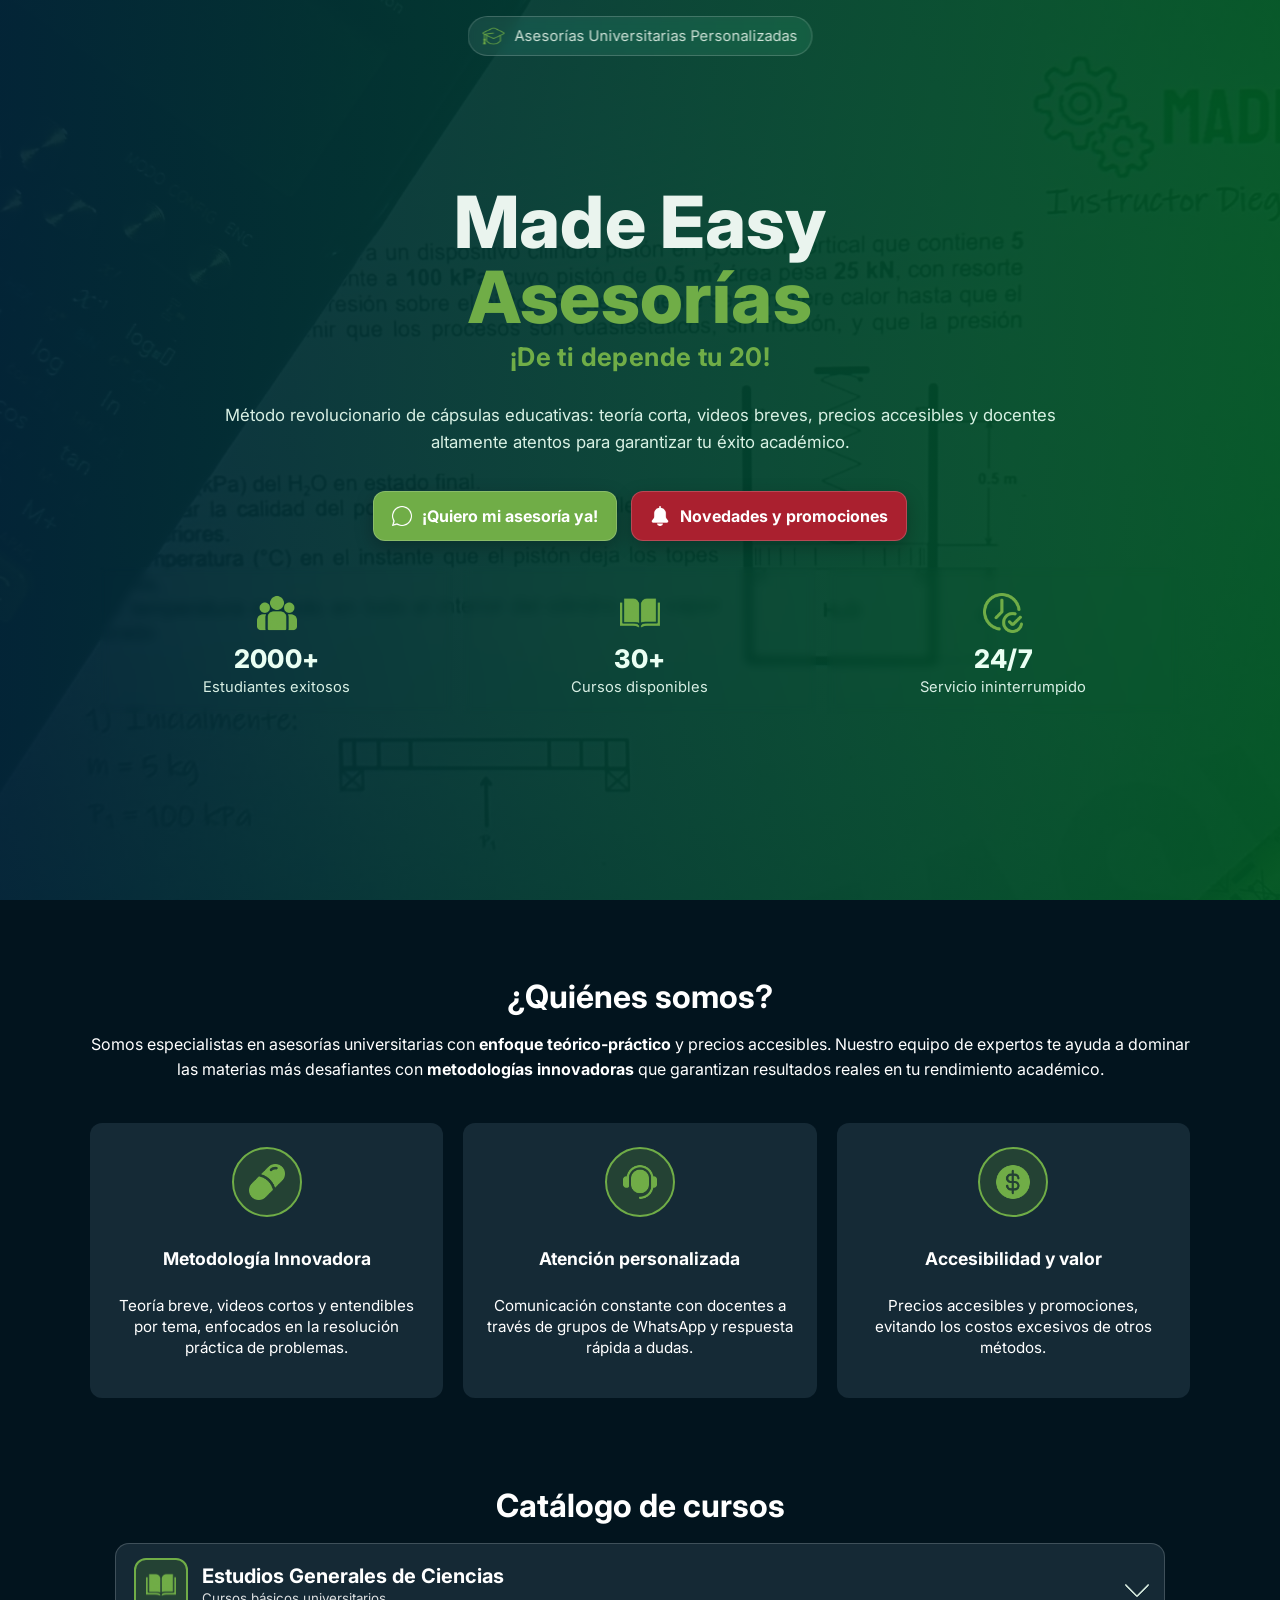
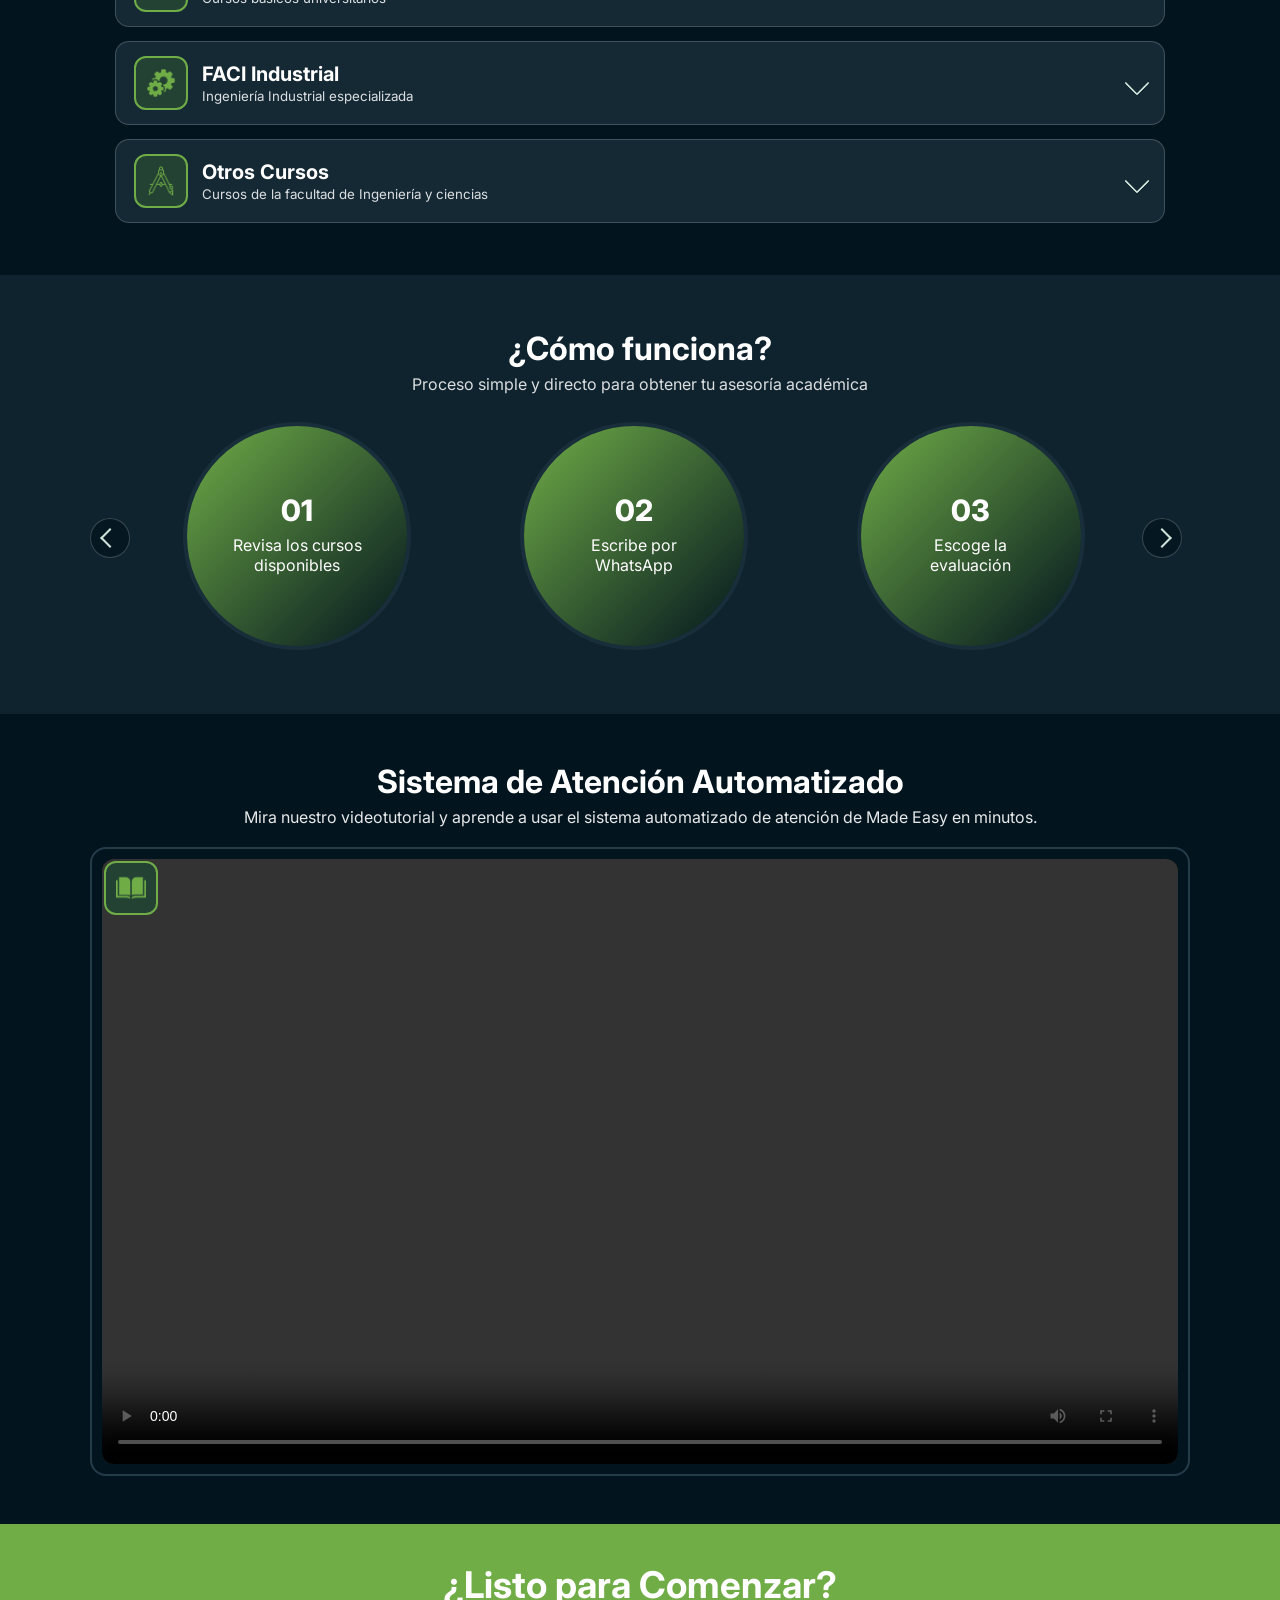
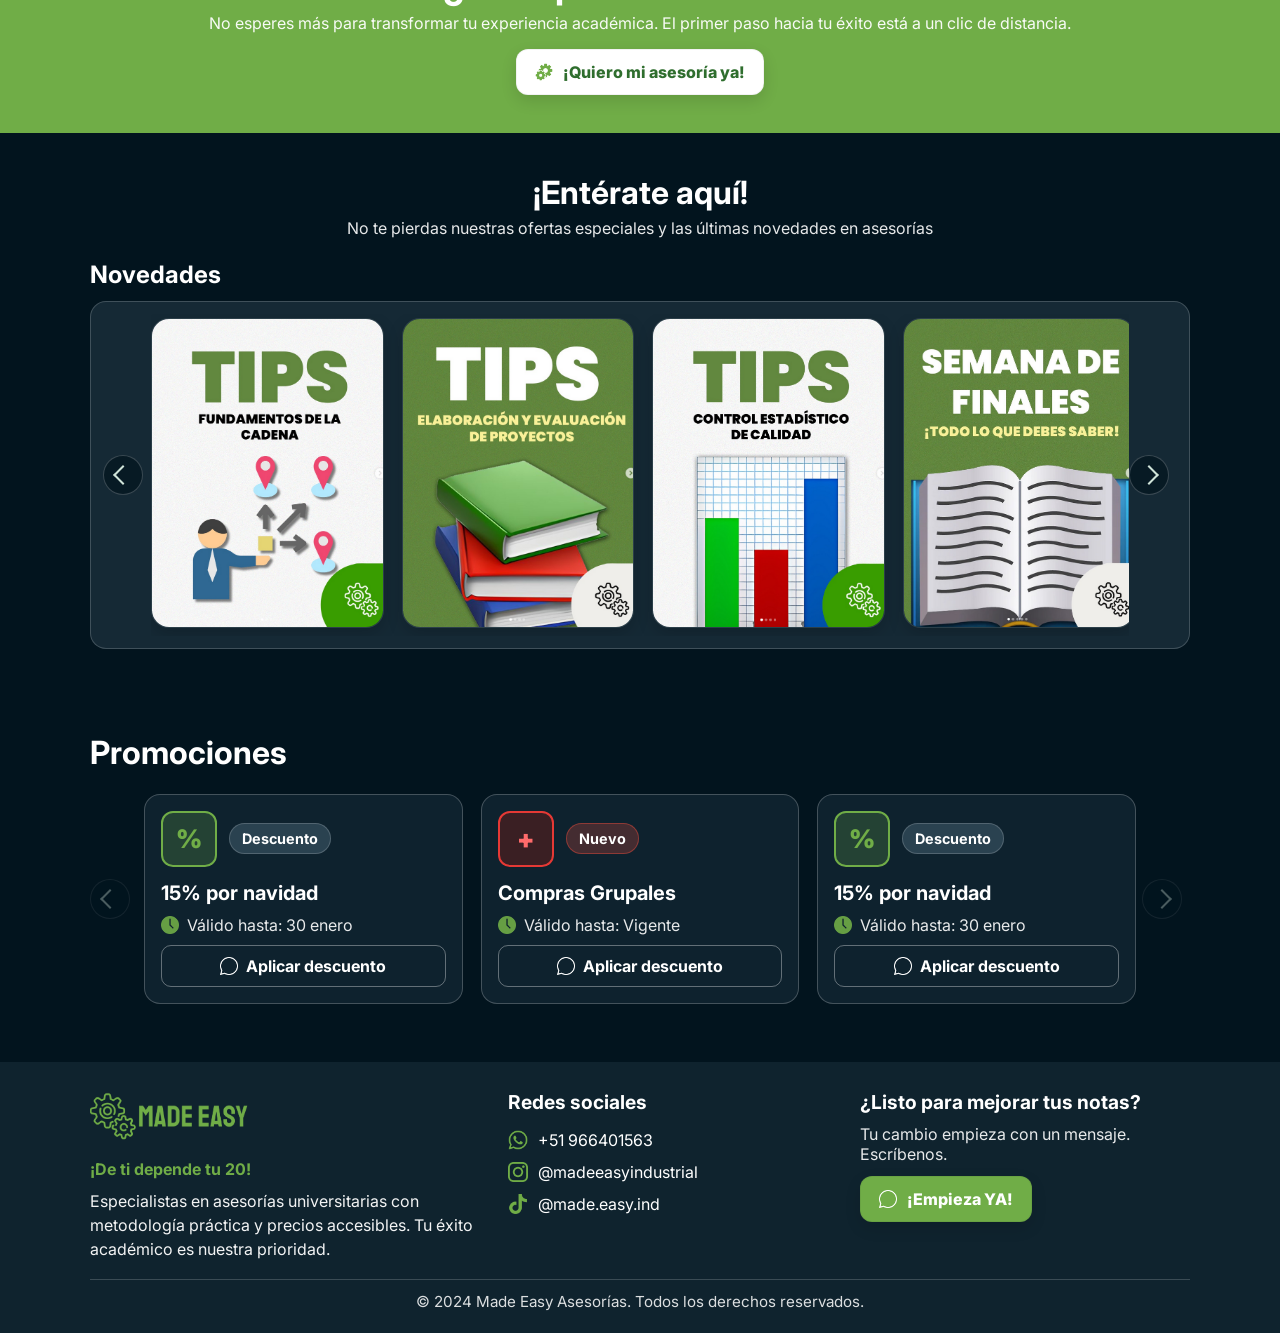
==== commit 119afd19: "Update index.html" ====
--- a/index.html
+++ b/index.html
@@ -442,7 +442,7 @@
         <div class="footer__col">
         <h3 class="footer__title">Redes sociales</h3>
         <a class="social" href="https://wa.me/51966401563" target="_blank" rel="noopener">
-            <img src="asset/redes/whatsapp.png" alt="" />
+            <img src="asset/redes/whatsApp.png" alt="" />
             <span>+51 966401563</span>
         </a>
         <a class="social" href="https://www.instagram.com/madeeasyindustrial" target="_blank" rel="noopener">
@@ -568,3 +568,4 @@
 
 </body>
 </html>
+
